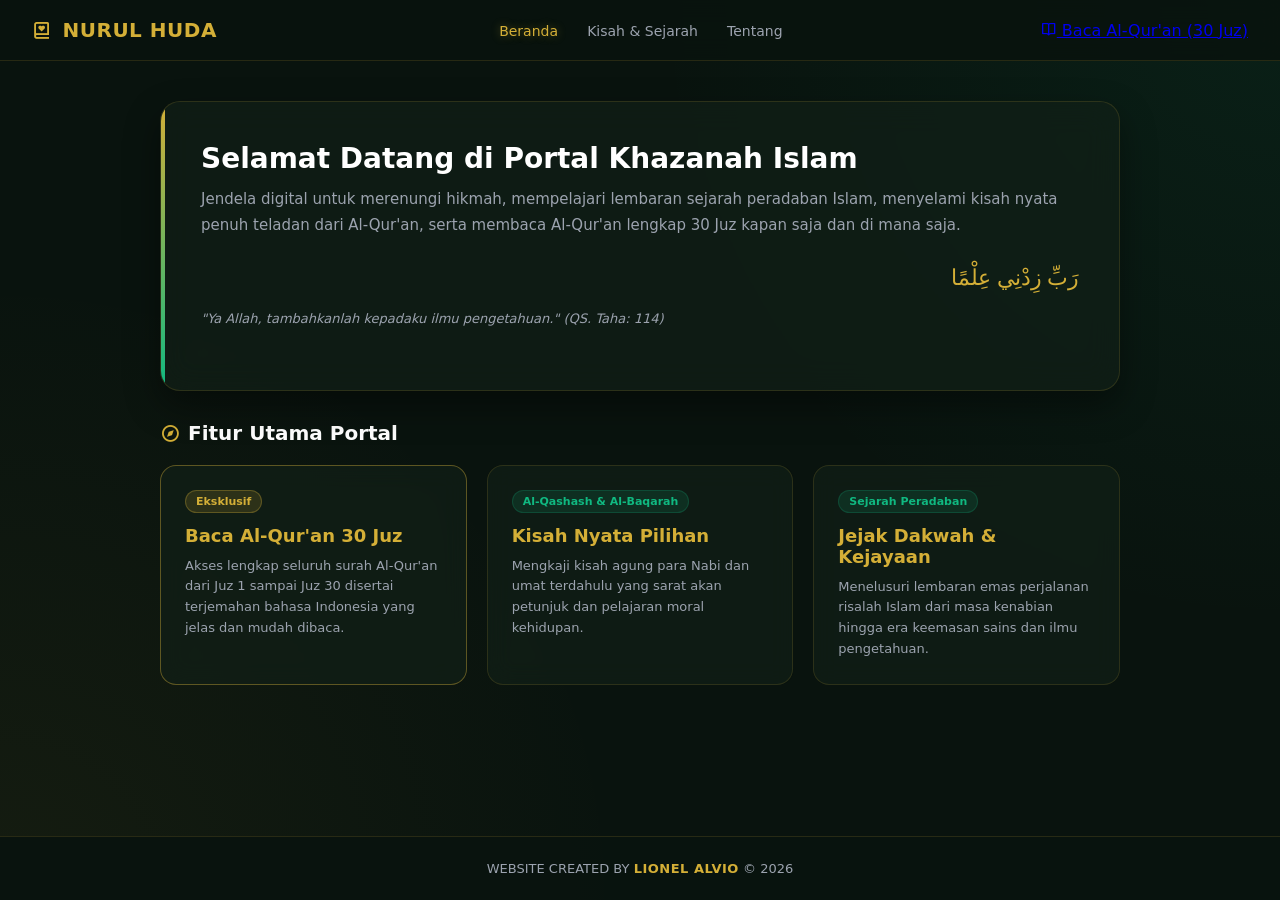
==== index.html @ 2866a630 "Add files via upload" ====
<!DOCTYPE html>
<html lang="id">
<head>
    <meta charset="UTF-8">
    <meta name="viewport" content="width=device-width, initial-scale=1.0">
    <title>Nurul Huda - Al-Qur'an 30 Juz & Sejarah Islam</title>
    <link rel="stylesheet" href="style.css">
    <link href='https://unpkg.com/boxicons@2.1.4/css/boxicons.min.css' rel='stylesheet'>
</head>
<body>

    <header>
        <div class="logo"><i class='bx bx-book-heart'></i> NURUL HUDA</div>
        <nav class="nav-links">
            <a href="index.html" class="active">Beranda</a>
            <a href="kisah.html">Kisah & Sejarah</a>
            <a href="tentang.html">Tentang</a>
        </nav>
        <a href="quran.html" class="btn-quran-header">
            <i class='bx bx-book-open'></i> Baca Al-Qur'an (30 Juz)
        </a>
    </header>

    <div class="container">
        <div class="hero-card">
            <h1>Selamat Datang di Portal Khazanah Islam</h1>
            <p>Jendela digital untuk merenungi hikmah, mempelajari lembaran sejarah peradaban Islam, menyelami kisah nyata penuh teladan dari Al-Qur'an, serta membaca Al-Qur'an lengkap 30 Juz kapan saja dan di mana saja.</p>
            <div class="arabic-quote">
                رَبِّ زِدْنِي عِلْمًا
            </div>
            <p style="font-size: 13px; font-style: italic;">"Ya Allah, tambahkanlah kepadaku ilmu pengetahuan." (QS. Taha: 114)</p>
        </div>

        <h2 style="font-size: 20px; color: #fff; margin-bottom: 16px; display: flex; align-items: center; gap: 8px;">
            <i class='bx bx-compass' style="color: var(--primary-gold);"></i> Fitur Utama Portal
        </h2>

        <div class="grid-cards">
            <a href="quran.html" class="card-item" style="text-decoration: none; color: inherit; display: block; border-color: rgba(212, 175, 55, 0.4);">
                <div class="badge-surah" style="background: rgba(212, 175, 55, 0.15); color: var(--primary-gold); border-color: rgba(212, 175, 55, 0.3);">Eksklusif</div>
                <h3>Baca Al-Qur'an 30 Juz</h3>
                <p>Akses lengkap seluruh surah Al-Qur'an dari Juz 1 sampai Juz 30 disertai terjemahan bahasa Indonesia yang jelas dan mudah dibaca.</p>
            </a>
            <div class="card-item">
                <div class="badge-surah">Al-Qashash & Al-Baqarah</div>
                <h3>Kisah Nyata Pilihan</h3>
                <p>Mengkaji kisah agung para Nabi dan umat terdahulu yang sarat akan petunjuk dan pelajaran moral kehidupan.</p>
            </div>
            <div class="card-item">
                <div class="badge-surah">Sejarah Peradaban</div>
                <h3>Jejak Dakwah & Kejayaan</h3>
                <p>Menelusuri lembaran emas perjalanan risalah Islam dari masa kenabian hingga era keemasan sains dan ilmu pengetahuan.</p>
            </div>
        </div>
    </div>

    <footer>
        WEBSITE CREATED BY <strong>LIONEL ALVIO</strong> &copy; 2026
    </footer>

</body>
</html>
---- style.css ----
:root {
    --bg-main: #09130e;
    --surface: rgba(18, 32, 24, 0.7);
    --surface-hover: rgba(26, 47, 35, 0.85);
    --border-glass: rgba(212, 175, 55, 0.15);
    --primary-gold: #d4af37;
    --primary-emerald: #10b981;
    --text-main: #f3f4f6;
    --text-muted: #9ca3af;
}

* {
    box-sizing: border-box;
    margin: 0;
    padding: 0;
}

body {
    background-color: var(--bg-main);
    color: var(--text-main);
    font-family: 'Segoe UI', system-ui, -apple-system, sans-serif;
    min-height: 100vh;
    display: flex;
    flex-direction: column;
    overflow-x: hidden;
    background-image: radial-gradient(circle at top right, rgba(16, 185, 129, 0.08), transparent 40%),
                      radial-gradient(circle at bottom left, rgba(212, 175, 55, 0.06), transparent 40%);
}

/* Header & Navigasi */
header {
    background: rgba(9, 19, 14, 0.9);
    backdrop-filter: blur(12px);
    border-bottom: 1px solid var(--border-glass);
    position: sticky;
    top: 0;
    z-index: 1000;
    display: flex;
    justify-content: space-between;
    align-items: center;
    padding: 18px 32px;
}

.logo {
    font-size: 20px;
    font-weight: 700;
    color: var(--primary-gold);
    display: flex;
    align-items: center;
    gap: 10px;
    letter-spacing: 0.5px;
}

nav a {
    color: var(--text-muted);
    text-decoration: none;
    margin-left: 24px;
    font-size: 14px;
    font-weight: 500;
    transition: 0.2s;
}

nav a:hover, nav a.active {
    color: var(--primary-gold);
    text-shadow: 0 0 10px rgba(212, 175, 55, 0.4);
}

/* Layout Konten */
.container {
    max-width: 1000px;
    margin: 40px auto;
    padding: 0 20px;
    flex: 1;
    width: 100%;
}

.hero-card {
    background: var(--surface);
    border: 1px solid var(--border-glass);
    border-radius: 20px;
    padding: 40px;
    backdrop-filter: blur(16px);
    box-shadow: 0 15px 35px rgba(0, 0, 0, 0.4);
    margin-bottom: 30px;
    position: relative;
    overflow: hidden;
}

.hero-card::before {
    content: '';
    position: absolute;
    top: 0;
    left: 0;
    width: 4px;
    height: 100%;
    background: linear-gradient(to bottom, var(--primary-gold), var(--primary-emerald));
}

.hero-card h1 {
    font-size: 28px;
    color: #fff;
    margin-bottom: 12px;
    font-weight: 700;
}

.arabic-quote {
    font-size: 22px;
    color: var(--primary-gold);
    margin: 20px 0 10px 0;
    line-height: 1.8;
    text-align: right;
    font-family: 'Traditional Arabic', serif;
}

.hero-card p {
    color: var(--text-muted);
    font-size: 15px;
    line-height: 1.7;
    margin-bottom: 20px;
}

/* Grid Kartu Kisah & Sejarah */
.grid-cards {
    display: grid;
    grid-template-columns: repeat(auto-fit, minmax(280px, 1fr));
    gap: 20px;
    margin-top: 20px;
}

.card-item {
    background: var(--surface);
    border: 1px solid var(--border-glass);
    border-radius: 16px;
    padding: 24px;
    transition: 0.3s;
    backdrop-filter: blur(12px);
}

.card-item:hover {
    transform: translateY(-4px);
    background: var(--surface-hover);
    border-color: rgba(212, 175, 55, 0.4);
}

.card-item h3 {
    font-size: 18px;
    color: var(--primary-gold);
    margin-bottom: 10px;
}

.card-item p {
    color: var(--text-muted);
    font-size: 13px;
    line-height: 1.6;
}

.badge-surah {
    display: inline-block;
    background: rgba(16, 185, 129, 0.12);
    color: var(--primary-emerald);
    padding: 4px 10px;
    border-radius: 20px;
    font-size: 11px;
    font-weight: 600;
    margin-bottom: 12px;
    border: 1px solid rgba(16, 185, 129, 0.2);
}

/* Footer & Creator Credit */
footer {
    text-align: center;
    padding: 24px;
    background: rgba(9, 19, 14, 0.95);
    border-top: 1px solid var(--border-glass);
    font-size: 13px;
    color: var(--text-muted);
    margin-top: auto;
}

footer strong {
    color: var(--primary-gold);
    letter-spacing: 0.5px;
}

/* Responsif HP */
@media (max-width: 768px) {
    header {
        padding: 16px 20px;
        flex-direction: column;
        gap: 12px;
    }
    nav a {
        margin: 0 10px;
        font-size: 13px;
    }
    .hero-card {
        padding: 24px;
    }
}
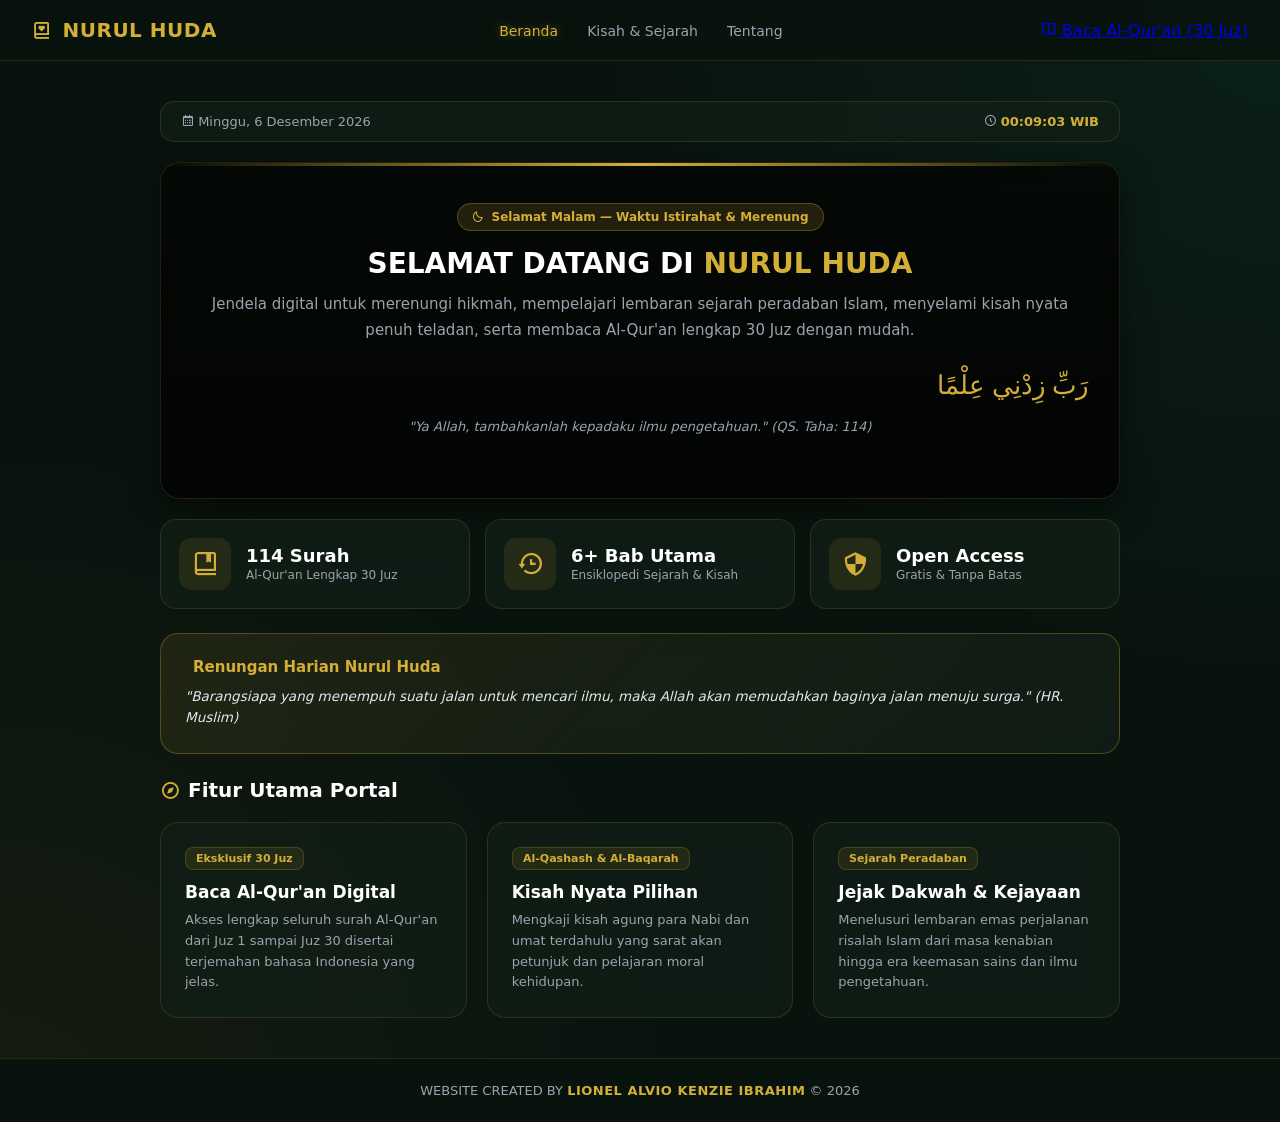
==== commit 19ec3eef: "Enhance index.html with dynamic features Added dynamic background and real-time date/time display fe" ====
--- a/index.html
+++ b/index.html
@@ -6,6 +6,166 @@
     <title>Nurul Huda - Al-Qur'an 30 Juz & Sejarah Islam</title>
     <link rel="stylesheet" href="style.css">
     <link href='https://unpkg.com/boxicons@2.1.4/css/boxicons.min.css' rel='stylesheet'>
+    <style>
+        .realtime-bar {
+            display: flex;
+            justify-content: space-between;
+            align-items: center;
+            background: var(--surface);
+            border: 1px solid var(--border-glass);
+            padding: 12px 20px;
+            border-radius: 14px;
+            margin-bottom: 20px;
+            backdrop-filter: blur(12px);
+            font-size: 13px;
+            color: var(--text-muted);
+            flex-wrap: wrap;
+            gap: 10px;
+        }
+        .realtime-bar span {
+            color: var(--primary-gold);
+            font-weight: 600;
+        }
+        
+        /* Hero Card dengan Dynamic Background Berdasarkan Waktu */
+        .hero-card {
+            background-size: cover;
+            background-position: center;
+            border: 1px solid var(--border-glass);
+            border-radius: 20px;
+            padding: 40px 30px;
+            text-align: center;
+            margin-bottom: 20px;
+            box-shadow: 0 10px 30px rgba(0, 0, 0, 0.5);
+            backdrop-filter: blur(10px);
+            position: relative;
+            overflow: hidden;
+            transition: background 0.8s ease-in-out;
+        }
+        .hero-card::before {
+            content: '';
+            position: absolute;
+            top: 0;
+            left: 0;
+            width: 100%;
+            height: 3px;
+            background: linear-gradient(90deg, transparent, var(--primary-gold), transparent);
+        }
+        .arabic-quote {
+            font-size: 26px;
+            color: var(--primary-gold);
+            font-family: 'Traditional Arabic', serif;
+            margin: 16px 0 6px 0;
+        }
+
+        /* Badge Status Suasana Waktu & Cuaca */
+        .time-status-badge {
+            display: inline-flex;
+            align-items: center;
+            gap: 8px;
+            background: rgba(212, 175, 55, 0.15);
+            color: var(--primary-gold);
+            padding: 6px 14px;
+            border-radius: 20px;
+            font-size: 12px;
+            font-weight: 600;
+            margin-bottom: 16px;
+            border: 1px solid rgba(212, 175, 55, 0.3);
+        }
+
+        /* Statistik Portal */
+        .stats-grid {
+            display: grid;
+            grid-template-columns: repeat(auto-fit, minmax(200px, 1fr));
+            gap: 15px;
+            margin-bottom: 24px;
+        }
+        .stat-card {
+            background: var(--surface);
+            border: 1px solid var(--border-glass);
+            padding: 18px;
+            border-radius: 16px;
+            display: flex;
+            align-items: center;
+            gap: 15px;
+            backdrop-filter: blur(12px);
+            transition: 0.3s;
+        }
+        .stat-card:hover {
+            border-color: rgba(212, 175, 55, 0.4);
+            transform: translateY(-2px);
+        }
+        .stat-icon {
+            font-size: 28px;
+            color: var(--primary-gold);
+            background: rgba(212, 175, 55, 0.1);
+            padding: 12px;
+            border-radius: 12px;
+            display: flex;
+            align-items: center;
+            justify-content: center;
+        }
+        .stat-info h4 {
+            color: #fff;
+            font-size: 18px;
+            margin-bottom: 2px;
+        }
+        .stat-info p {
+            color: var(--text-muted);
+            font-size: 12px;
+        }
+
+        /* Widget Kutipan Harian */
+        .daily-verse {
+            background: linear-gradient(135deg, rgba(212, 175, 55, 0.1), var(--surface));
+            border: 1px solid rgba(212, 175, 55, 0.3);
+            border-radius: 18px;
+            padding: 24px;
+            margin-bottom: 24px;
+            backdrop-filter: blur(12px);
+        }
+        .daily-verse h3 {
+            color: var(--primary-gold);
+            font-size: 15px;
+            margin-bottom: 10px;
+            display: flex;
+            align-items: center;
+            gap: 8px;
+        }
+        .daily-verse p {
+            color: #e2e8f0;
+            font-size: 13.5px;
+            line-height: 1.6;
+            font-style: italic;
+        }
+
+        .card-item {
+            background: var(--surface);
+            border: 1px solid var(--border-glass);
+            border-radius: 18px;
+            padding: 24px;
+            backdrop-filter: blur(12px);
+            transition: 0.3s;
+            cursor: pointer;
+        }
+        .card-item:hover {
+            transform: translateY(-4px);
+            border-color: rgba(212, 175, 55, 0.5);
+            background: var(--surface-hover);
+            box-shadow: 0 10px 30px rgba(212, 175, 55, 0.1);
+        }
+        .badge-surah {
+            display: inline-block;
+            background: rgba(212, 175, 55, 0.1);
+            color: var(--primary-gold);
+            padding: 4px 10px;
+            border-radius: 8px;
+            font-size: 11px;
+            font-weight: 600;
+            margin-bottom: 12px;
+            border: 1px solid rgba(212, 175, 55, 0.2);
+        }
+    </style>
 </head>
 <body>
 
@@ -22,41 +182,145 @@
     </header>
 
     <div class="container">
-        <div class="hero-card">
-            <h1>Selamat Datang di Portal Khazanah Islam</h1>
-            <p>Jendela digital untuk merenungi hikmah, mempelajari lembaran sejarah peradaban Islam, menyelami kisah nyata penuh teladan dari Al-Qur'an, serta membaca Al-Qur'an lengkap 30 Juz kapan saja dan di mana saja.</p>
+        <!-- Bar Real-Time Tanggal & Jam -->
+        <div class="realtime-bar">
+            <div id="realtimeDate"><i class='bx bx-calendar'></i> Memuat tanggal...</div>
+            <div id="realtimeClock"><i class='bx bx-time-five'></i> <span>00:00:00</span></div>
+        </div>
+
+        <!-- Banner Hero Utama dengan Dynamic Theme (Pagi/Siang/Sore/Malam) -->
+        <div class="hero-card" id="heroCardBanner">
+            <div class="time-status-badge" id="timeStatusBadge">
+                <i class='bx bx-sun'></i> <span id="statusText">Memuat Suasana...</span>
+            </div>
+            <h1>SELAMAT DATANG DI <span style="color: var(--primary-gold);">NURUL HUDA</span></h1>
+            <p>Jendela digital untuk merenungi hikmah, mempelajari lembaran sejarah peradaban Islam, menyelami kisah nyata penuh teladan, serta membaca Al-Qur'an lengkap 30 Juz dengan mudah.</p>
             <div class="arabic-quote">
                 رَبِّ زِدْنِي عِلْمًا
             </div>
-            <p style="font-size: 13px; font-style: italic;">"Ya Allah, tambahkanlah kepadaku ilmu pengetahuan." (QS. Taha: 114)</p>
+            <p style="font-size: 13px; font-style: italic; color: var(--text-muted);">"Ya Allah, tambahkanlah kepadaku ilmu pengetahuan." (QS. Taha: 114)</p>
+        </div>
+
+        <!-- Statistik Portal -->
+        <div class="stats-grid">
+            <div class="stat-card">
+                <div class="stat-icon"><i class='bx bx-book-bookmark'></i></div>
+                <div class="stat-info">
+                    <h4>114 Surah</h4>
+                    <p>Al-Qur'an Lengkap 30 Juz</p>
+                </div>
+            </div>
+            <div class="stat-card">
+                <div class="stat-icon"><i class='bx bx-history'></i></div>
+                <div class="stat-info">
+                    <h4>6+ Bab Utama</h4>
+                    <p>Ensiklopedi Sejarah & Kisah</p>
+                </div>
+            </div>
+            <div class="stat-card">
+                <div class="stat-icon"><i class='bx bx-shield-quarter'></i></div>
+                <div class="stat-info">
+                    <h4>Open Access</h4>
+                    <p>Gratis & Tanpa Batas</p>
+                </div>
+            </div>
+        </div>
+
+        <!-- Widget Mutiara / Kutipan Harian -->
+        <div class="daily-verse">
+            <h3><i class='bx bx-sparkles'></i> Renungan Harian Nurul Huda</h3>
+            <p>"Barangsiapa yang menempuh suatu jalan untuk mencari ilmu, maka Allah akan memudahkan baginya jalan menuju surga." (HR. Muslim)</p>
         </div>
 
         <h2 style="font-size: 20px; color: #fff; margin-bottom: 16px; display: flex; align-items: center; gap: 8px;">
             <i class='bx bx-compass' style="color: var(--primary-gold);"></i> Fitur Utama Portal
         </h2>
 
+        <!-- Grid Menu / Fitur -->
         <div class="grid-cards">
-            <a href="quran.html" class="card-item" style="text-decoration: none; color: inherit; display: block; border-color: rgba(212, 175, 55, 0.4);">
-                <div class="badge-surah" style="background: rgba(212, 175, 55, 0.15); color: var(--primary-gold); border-color: rgba(212, 175, 55, 0.3);">Eksklusif</div>
-                <h3>Baca Al-Qur'an 30 Juz</h3>
-                <p>Akses lengkap seluruh surah Al-Qur'an dari Juz 1 sampai Juz 30 disertai terjemahan bahasa Indonesia yang jelas dan mudah dibaca.</p>
+            <a href="quran.html" class="card-item" style="text-decoration: none; color: inherit; display: block;">
+                <div class="badge-surah">Eksklusif 30 Juz</div>
+                <h3 style="color: #fff; font-size: 17px; margin-bottom: 8px;">Baca Al-Qur'an Digital</h3>
+                <p style="font-size: 13px; color: var(--text-muted); line-height: 1.6;">Akses lengkap seluruh surah Al-Qur'an dari Juz 1 sampai Juz 30 disertai terjemahan bahasa Indonesia yang jelas.</p>
             </a>
-            <div class="card-item">
+            
+            <a href="kisah.html" class="card-item" style="text-decoration: none; color: inherit; display: block;">
                 <div class="badge-surah">Al-Qashash & Al-Baqarah</div>
-                <h3>Kisah Nyata Pilihan</h3>
-                <p>Mengkaji kisah agung para Nabi dan umat terdahulu yang sarat akan petunjuk dan pelajaran moral kehidupan.</p>
-            </div>
-            <div class="card-item">
+                <h3 style="color: #fff; font-size: 17px; margin-bottom: 8px;">Kisah Nyata Pilihan</h3>
+                <p style="font-size: 13px; color: var(--text-muted); line-height: 1.6;">Mengkaji kisah agung para Nabi dan umat terdahulu yang sarat akan petunjuk dan pelajaran moral kehidupan.</p>
+            </a>
+
+            <a href="tentang.html" class="card-item" style="text-decoration: none; color: inherit; display: block;">
                 <div class="badge-surah">Sejarah Peradaban</div>
-                <h3>Jejak Dakwah & Kejayaan</h3>
-                <p>Menelusuri lembaran emas perjalanan risalah Islam dari masa kenabian hingga era keemasan sains dan ilmu pengetahuan.</p>
-            </div>
+                <h3 style="color: #fff; font-size: 17px; margin-bottom: 8px;">Jejak Dakwah & Kejayaan</h3>
+                <p style="font-size: 13px; color: var(--text-muted); line-height: 1.6;">Menelusuri lembaran emas perjalanan risalah Islam dari masa kenabian hingga era keemasan sains dan ilmu pengetahuan.</p>
+            </a>
         </div>
     </div>
 
     <footer>
-        WEBSITE CREATED BY <strong>LIONEL ALVIO</strong> &copy; 2026
+        WEBSITE CREATED BY <strong>LIONEL ALVIO KENZIE IBRAHIM</strong> &copy; 2026
     </footer>
 
+    <!-- Script Jam, Tanggal & Dynamic Theme Waktu Real-Time -->
+    <script>
+        function updateRealtimeSystem() {
+            const now = new Date();
+            const hours = now.getHours();
+            
+            // Format Tanggal & Jam
+            const options = { weekday: 'long', year: 'numeric', month: 'long', day: 'numeric' };
+            document.getElementById('realtimeDate').innerHTML = `<i class='bx bx-calendar'></i> ${now.toLocaleDateString('id-ID', options)}`;
+            
+            const h = String(hours).padStart(2, '0');
+            const m = String(now.getMinutes()).padStart(2, '0');
+            const s = String(now.getSeconds()).padStart(2, '0');
+            document.getElementById('realtimeClock').innerHTML = `<i class='bx bx-time-five'></i> <span>${h}:${m}:${s} WIB</span>`;
+
+            // Logika Dynamic Background & Suasana Waktu Berdasarkan Jam Komputer
+            const heroBanner = document.getElementById('heroCardBanner');
+            const statusText = document.getElementById('statusText');
+            const badgeIcon = document.querySelector('#timeStatusBadge i');
+
+            let bgOverlay = "";
+            let bgImg = "";
+            let statusString = "";
+            let iconClass = "";
+
+            if (hours >= 4 && hours < 11) {
+                // Pagi (Cerah / Sejuk)
+                bgImg = "https://images.unsplash.com/photo-1542838132-92c53300491e?q=80&w=1200&auto=format&fit=crop";
+                bgOverlay = "linear-gradient(rgba(10, 20, 15, 0.75), rgba(5, 10, 7, 0.9))";
+                statusString = "Selamat Pagi — Waktu yang Tenang untuk Memulai Hari";
+                iconClass = "bx bx-sun";
+            } else if (hours >= 11 && hours < 15) {
+                // Siang (Terang / Terik)
+                bgImg = "https://images.unsplash.com/photo-1564769625615-f50b06a4b122?q=80&w=1200&auto=format&fit=crop";
+                bgOverlay = "linear-gradient(rgba(5, 10, 7, 0.7), rgba(5, 10, 7, 0.85))";
+                statusString = "Selamat Siang — Semangat Beraktivitas & Mencari Ilmu";
+                iconClass = "bx bx-brightness";
+            } else if (hours >= 15 && hours < 18) {
+                // Sore (Redup / Menjelang Senja)
+                bgImg = "https://images.unsplash.com/photo-1519817650390-64a93db51149?q=80&w=1200&auto=format&fit=crop";
+                // Nuansa sedikit abu-abu/redup senja sesuai request
+                bgOverlay = "linear-gradient(rgba(30, 30, 35, 0.82), rgba(10, 10, 15, 0.95))";
+                statusString = "Selamat Sore — Menjelang Malam Penuh Berkah";
+                iconClass = "bx bx-cloud";
+            } else {
+                // Malam (Gelap Elegan / Syahdu)
+                bgImg = "https://images.unsplash.com/photo-1534447677768-be436bb09401?q=80&w=1200&auto=format&fit=crop";
+                bgOverlay = "linear-gradient(rgba(3, 6, 4, 0.88), rgba(2, 4, 3, 0.96))";
+                statusString = "Selamat Malam — Waktu Istirahat & Merenung";
+                iconClass = "bx bx-moon";
+            }
+
+            heroBanner.style.backgroundImage = `${bgOverlay}, url('${bgImg}')`;
+            statusText.innerText = statusString;
+            badgeIcon.className = iconClass;
+        }
+
+        updateRealtimeSystem();
+        setInterval(updateRealtimeSystem, 1000);
+    </script>
 </body>
-</html>+</html>
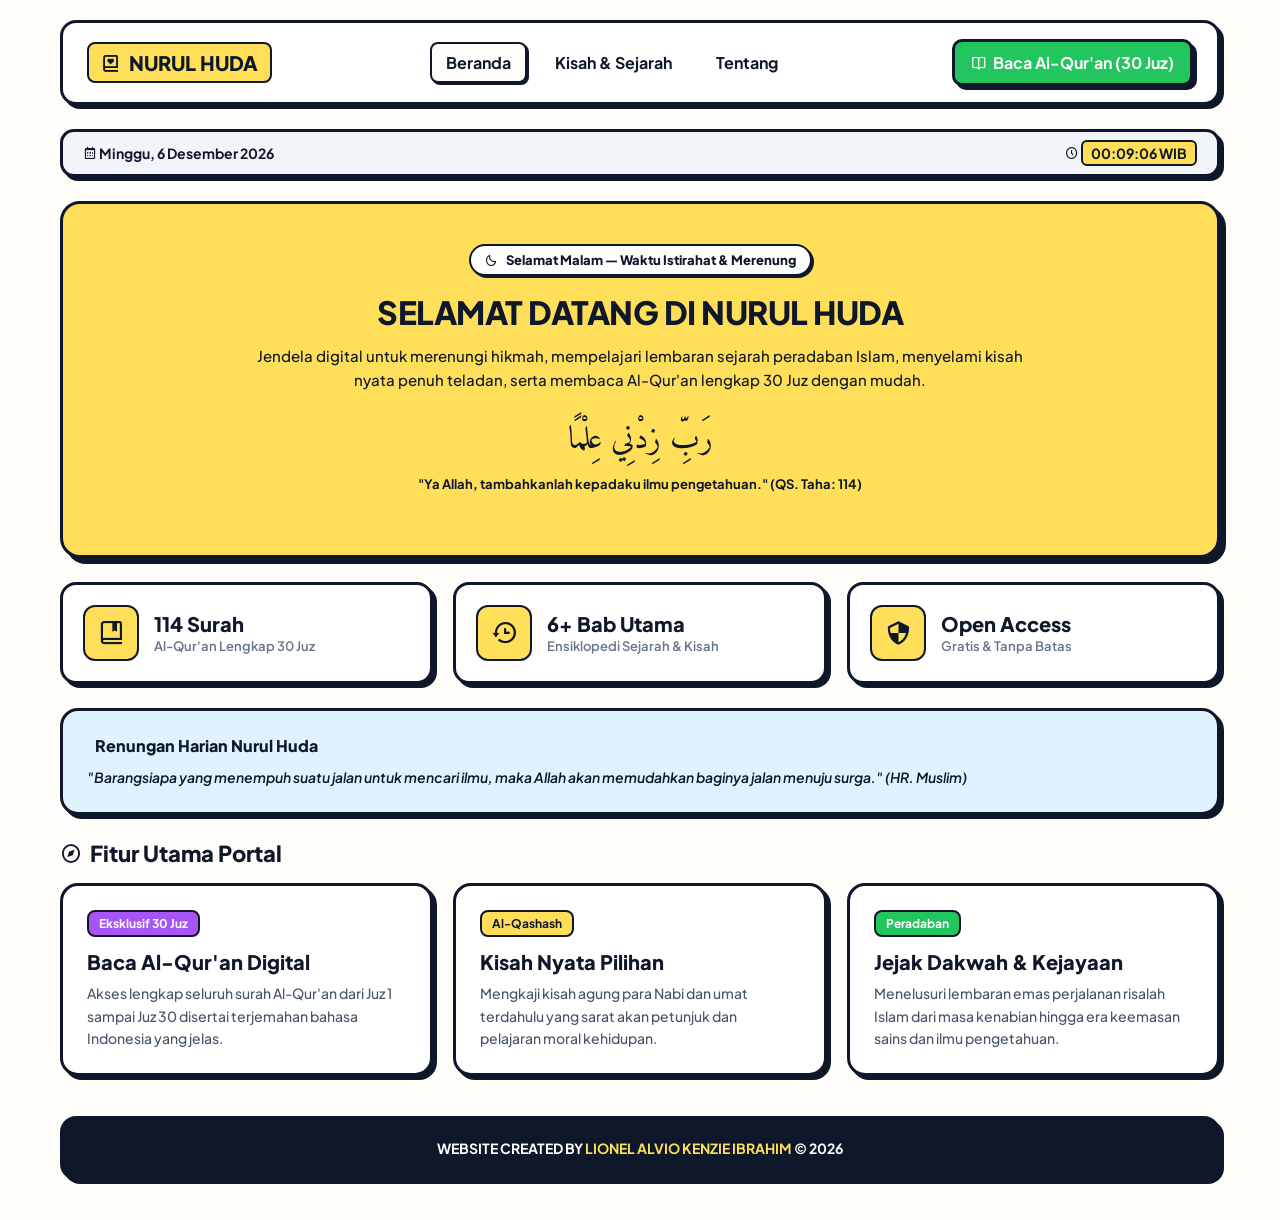
==== commit 1539caae: "Refactor index.html for layout and style enhancements Updated HTML structure, styles, and scripts fo" ====
--- a/index.html
+++ b/index.html
@@ -4,166 +4,321 @@
     <meta charset="UTF-8">
     <meta name="viewport" content="width=device-width, initial-scale=1.0">
     <title>Nurul Huda - Al-Qur'an 30 Juz & Sejarah Islam</title>
-    <link rel="stylesheet" href="style.css">
+    <!-- Boxicons untuk Ikon -->
     <link href='https://unpkg.com/boxicons@2.1.4/css/boxicons.min.css' rel='stylesheet'>
+    <!-- Google Fonts untuk kesan modern & tegas -->
+    <link href="https://fonts.googleapis.com/css2?family=Plus+Jakarta+Sans:wght@500;700;800&family=Amiri:wght@700&display=swap" rel="stylesheet">
+    
     <style>
+        :root {
+            --bg-color: #FFFDF9;
+            --main-color: #FFDE59; /* Kuning cerah ala Saweria/Neo-Brutalism */
+            --accent-green: #22C55E;
+            --accent-purple: #A855F7;
+            --dark-color: #0F172A;
+            --border-color: #0F172A;
+            --shadow-neo: 4px 4px 0px #0F172A;
+            --shadow-neo-lg: 6px 6px 0px #0F172A;
+        }
+
+        * {
+            box-sizing: border-box;
+            margin: 0;
+            padding: 0;
+            font-family: 'Plus Jakarta Sans', sans-serif;
+        }
+
+        body {
+            background-color: var(--bg-color);
+            color: var(--dark-color);
+            padding: 20px;
+            max-width: 1200px;
+            margin: 0 auto;
+        }
+
+        /* Header / Navbar */
+        header {
+            display: flex;
+            justify-content: space-between;
+            align-items: center;
+            background: #ffffff;
+            border: 3px solid var(--border-color);
+            padding: 16px 24px;
+            border-radius: 16px;
+            box-shadow: var(--shadow-neo);
+            margin-bottom: 24px;
+            flex-wrap: wrap;
+            gap: 15px;
+        }
+
+        .logo {
+            font-weight: 800;
+            font-size: 20px;
+            display: flex;
+            align-items: center;
+            gap: 8px;
+            background: var(--main-color);
+            padding: 6px 12px;
+            border: 2px solid var(--border-color);
+            border-radius: 8px;
+        }
+
+        .nav-links {
+            display: flex;
+            gap: 12px;
+            align-items: center;
+        }
+
+        .nav-links a {
+            text-decoration: none;
+            color: var(--dark-color);
+            font-weight: 700;
+            padding: 8px 14px;
+            border-radius: 8px;
+            border: 2px solid transparent;
+            transition: 0.2s;
+        }
+
+        .nav-links a:hover, .nav-links a.active {
+            background: var(--bg-color);
+            border-color: var(--border-color);
+            box-shadow: 2px 2px 0px var(--border-color);
+        }
+
+        .btn-quran-header {
+            background: var(--accent-green);
+            color: #fff;
+            text-decoration: none;
+            font-weight: 700;
+            padding: 10px 16px;
+            border: 3px solid var(--border-color);
+            border-radius: 10px;
+            box-shadow: var(--shadow-neo);
+            display: flex;
+            align-items: center;
+            gap: 6px;
+            transition: 0.1s;
+        }
+
+        .btn-quran-header:active {
+            transform: translate(2px, 2px);
+            box-shadow: 2px 2px 0px var(--border-color);
+        }
+
+        /* Realtime Bar */
         .realtime-bar {
             display: flex;
             justify-content: space-between;
             align-items: center;
-            background: var(--surface);
-            border: 1px solid var(--border-glass);
+            background: #F1F5F9;
+            border: 3px solid var(--border-color);
             padding: 12px 20px;
             border-radius: 14px;
-            margin-bottom: 20px;
-            backdrop-filter: blur(12px);
-            font-size: 13px;
-            color: var(--text-muted);
+            margin-bottom: 24px;
+            box-shadow: var(--shadow-neo);
+            font-weight: 700;
+            font-size: 14px;
             flex-wrap: wrap;
             gap: 10px;
         }
+
         .realtime-bar span {
-            color: var(--primary-gold);
-            font-weight: 600;
-        }
-        
-        /* Hero Card dengan Dynamic Background Berdasarkan Waktu */
+            background: var(--main-color);
+            padding: 2px 8px;
+            border: 2px solid var(--border-color);
+            border-radius: 6px;
+        }
+
+        /* Hero Card */
         .hero-card {
-            background-size: cover;
-            background-position: center;
-            border: 1px solid var(--border-glass);
+            background: var(--main-color);
+            border: 3px solid var(--border-color);
             border-radius: 20px;
             padding: 40px 30px;
             text-align: center;
-            margin-bottom: 20px;
-            box-shadow: 0 10px 30px rgba(0, 0, 0, 0.5);
-            backdrop-filter: blur(10px);
+            margin-bottom: 24px;
+            box-shadow: var(--shadow-neo-lg);
             position: relative;
-            overflow: hidden;
-            transition: background 0.8s ease-in-out;
-        }
-        .hero-card::before {
-            content: '';
-            position: absolute;
-            top: 0;
-            left: 0;
-            width: 100%;
-            height: 3px;
-            background: linear-gradient(90deg, transparent, var(--primary-gold), transparent);
-        }
-        .arabic-quote {
-            font-size: 26px;
-            color: var(--primary-gold);
-            font-family: 'Traditional Arabic', serif;
-            margin: 16px 0 6px 0;
-        }
-
-        /* Badge Status Suasana Waktu & Cuaca */
+        }
+
         .time-status-badge {
             display: inline-flex;
             align-items: center;
             gap: 8px;
-            background: rgba(212, 175, 55, 0.15);
-            color: var(--primary-gold);
+            background: #ffffff;
+            color: var(--dark-color);
             padding: 6px 14px;
             border-radius: 20px;
-            font-size: 12px;
-            font-weight: 600;
+            font-size: 13px;
+            font-weight: 800;
             margin-bottom: 16px;
-            border: 1px solid rgba(212, 175, 55, 0.3);
-        }
-
-        /* Statistik Portal */
+            border: 2px solid var(--border-color);
+            box-shadow: 2px 2px 0px var(--border-color);
+        }
+
+        .hero-card h1 {
+            font-size: 32px;
+            font-weight: 800;
+            margin-bottom: 12px;
+            letter-spacing: -0.5px;
+        }
+
+        .hero-card p {
+            font-size: 15px;
+            line-height: 1.6;
+            max-width: 800px;
+            margin: 0 auto 20px auto;
+            font-weight: 500;
+        }
+
+        .arabic-quote {
+            font-size: 32px;
+            color: var(--dark-color);
+            font-family: 'Amiri', serif;
+            margin: 16px 0 6px 0;
+        }
+
+        /* Statistik Grid */
         .stats-grid {
             display: grid;
-            grid-template-columns: repeat(auto-fit, minmax(200px, 1fr));
+            grid-template-columns: repeat(auto-fit, minmax(220px, 1fr));
+            gap: 20px;
+            margin-bottom: 24px;
+        }
+
+        .stat-card {
+            background: #ffffff;
+            border: 3px solid var(--border-color);
+            padding: 20px;
+            border-radius: 16px;
+            display: flex;
+            align-items: center;
             gap: 15px;
-            margin-bottom: 24px;
-        }
-        .stat-card {
-            background: var(--surface);
-            border: 1px solid var(--border-glass);
-            padding: 18px;
-            border-radius: 16px;
-            display: flex;
-            align-items: center;
-            gap: 15px;
-            backdrop-filter: blur(12px);
-            transition: 0.3s;
-        }
+            box-shadow: var(--shadow-neo);
+            transition: 0.1s;
+        }
+
         .stat-card:hover {
-            border-color: rgba(212, 175, 55, 0.4);
-            transform: translateY(-2px);
-        }
+            transform: translate(-2px, -2px);
+            box-shadow: 6px 6px 0px var(--border-color);
+        }
+
         .stat-icon {
             font-size: 28px;
-            color: var(--primary-gold);
-            background: rgba(212, 175, 55, 0.1);
+            background: var(--main-color);
+            border: 2px solid var(--border-color);
             padding: 12px;
             border-radius: 12px;
             display: flex;
             align-items: center;
             justify-content: center;
         }
+
         .stat-info h4 {
-            color: #fff;
-            font-size: 18px;
+            font-size: 20px;
+            font-weight: 800;
             margin-bottom: 2px;
         }
+
         .stat-info p {
-            color: var(--text-muted);
-            font-size: 12px;
-        }
-
-        /* Widget Kutipan Harian */
+            font-size: 13px;
+            color: #64748B;
+            font-weight: 600;
+        }
+
+        /* Widget Renungan Harian */
         .daily-verse {
-            background: linear-gradient(135deg, rgba(212, 175, 55, 0.1), var(--surface));
-            border: 1px solid rgba(212, 175, 55, 0.3);
+            background: #E0F2FE;
+            border: 3px solid var(--border-color);
             border-radius: 18px;
             padding: 24px;
             margin-bottom: 24px;
-            backdrop-filter: blur(12px);
-        }
+            box-shadow: var(--shadow-neo);
+        }
+
         .daily-verse h3 {
-            color: var(--primary-gold);
-            font-size: 15px;
+            font-size: 16px;
+            font-weight: 800;
             margin-bottom: 10px;
             display: flex;
             align-items: center;
             gap: 8px;
         }
+
         .daily-verse p {
-            color: #e2e8f0;
-            font-size: 13.5px;
+            font-size: 14px;
             line-height: 1.6;
+            font-weight: 600;
             font-style: italic;
         }
 
+        /* Grid Menu Utama */
+        .grid-cards {
+            display: grid;
+            grid-template-columns: repeat(auto-fit, minmax(300px, 1fr));
+            gap: 20px;
+            margin-bottom: 40px;
+        }
+
         .card-item {
-            background: var(--surface);
-            border: 1px solid var(--border-glass);
+            background: #ffffff;
+            border: 3px solid var(--border-color);
             border-radius: 18px;
             padding: 24px;
-            backdrop-filter: blur(12px);
-            transition: 0.3s;
-            cursor: pointer;
-        }
+            box-shadow: var(--shadow-neo);
+            transition: 0.15s ease;
+            text-decoration: none;
+            color: inherit;
+            display: block;
+        }
+
         .card-item:hover {
-            transform: translateY(-4px);
-            border-color: rgba(212, 175, 55, 0.5);
-            background: var(--surface-hover);
-            box-shadow: 0 10px 30px rgba(212, 175, 55, 0.1);
-        }
+            transform: translate(-3px, -3px);
+            box-shadow: 7px 7px 0px var(--border-color);
+            background: #FEFCE8;
+        }
+
         .badge-surah {
             display: inline-block;
-            background: rgba(212, 175, 55, 0.1);
-            color: var(--primary-gold);
+            background: var(--accent-purple);
+            color: #fff;
             padding: 4px 10px;
             border-radius: 8px;
-            font-size: 11px;
-            font-weight: 600;
+            font-size: 12px;
+            font-weight: 700;
             margin-bottom: 12px;
-            border: 1px solid rgba(212, 175, 55, 0.2);
+            border: 2px solid var(--border-color);
+        }
+
+        .card-item h3 {
+            font-size: 20px;
+            font-weight: 800;
+            margin-bottom: 8px;
+        }
+
+        .card-item p {
+            font-size: 14px;
+            color: #475569;
+            line-height: 1.6;
+            font-weight: 500;
+        }
+
+        /* Footer */
+        footer {
+            text-align: center;
+            background: #0F172A;
+            color: #fff;
+            padding: 20px;
+            border-radius: 16px;
+            border: 3px solid var(--border-color);
+            box-shadow: var(--shadow-neo);
+            font-weight: 700;
+            font-size: 14px;
+            margin-bottom: 20px;
+        }
+
+        footer strong {
+            color: var(--main-color);
         }
     </style>
 </head>
@@ -188,17 +343,17 @@
             <div id="realtimeClock"><i class='bx bx-time-five'></i> <span>00:00:00</span></div>
         </div>
 
-        <!-- Banner Hero Utama dengan Dynamic Theme (Pagi/Siang/Sore/Malam) -->
+        <!-- Banner Hero Utama -->
         <div class="hero-card" id="heroCardBanner">
             <div class="time-status-badge" id="timeStatusBadge">
                 <i class='bx bx-sun'></i> <span id="statusText">Memuat Suasana...</span>
             </div>
-            <h1>SELAMAT DATANG DI <span style="color: var(--primary-gold);">NURUL HUDA</span></h1>
+            <h1>SELAMAT DATANG DI NURUL HUDA</h1>
             <p>Jendela digital untuk merenungi hikmah, mempelajari lembaran sejarah peradaban Islam, menyelami kisah nyata penuh teladan, serta membaca Al-Qur'an lengkap 30 Juz dengan mudah.</p>
             <div class="arabic-quote">
                 رَبِّ زِدْنِي عِلْمًا
             </div>
-            <p style="font-size: 13px; font-style: italic; color: var(--text-muted);">"Ya Allah, tambahkanlah kepadaku ilmu pengetahuan." (QS. Taha: 114)</p>
+            <p style="font-size: 13px; font-weight: 700; margin-top: 6px;">"Ya Allah, tambahkanlah kepadaku ilmu pengetahuan." (QS. Taha: 114)</p>
         </div>
 
         <!-- Statistik Portal -->
@@ -232,28 +387,28 @@
             <p>"Barangsiapa yang menempuh suatu jalan untuk mencari ilmu, maka Allah akan memudahkan baginya jalan menuju surga." (HR. Muslim)</p>
         </div>
 
-        <h2 style="font-size: 20px; color: #fff; margin-bottom: 16px; display: flex; align-items: center; gap: 8px;">
-            <i class='bx bx-compass' style="color: var(--primary-gold);"></i> Fitur Utama Portal
+        <h2 style="font-size: 22px; font-weight: 800; margin-bottom: 16px; display: flex; align-items: center; gap: 8px;">
+            <i class='bx bx-compass'></i> Fitur Utama Portal
         </h2>
 
         <!-- Grid Menu / Fitur -->
         <div class="grid-cards">
-            <a href="quran.html" class="card-item" style="text-decoration: none; color: inherit; display: block;">
+            <a href="quran.html" class="card-item">
                 <div class="badge-surah">Eksklusif 30 Juz</div>
-                <h3 style="color: #fff; font-size: 17px; margin-bottom: 8px;">Baca Al-Qur'an Digital</h3>
-                <p style="font-size: 13px; color: var(--text-muted); line-height: 1.6;">Akses lengkap seluruh surah Al-Qur'an dari Juz 1 sampai Juz 30 disertai terjemahan bahasa Indonesia yang jelas.</p>
+                <h3>Baca Al-Qur'an Digital</h3>
+                <p>Akses lengkap seluruh surah Al-Qur'an dari Juz 1 sampai Juz 30 disertai terjemahan bahasa Indonesia yang jelas.</p>
             </a>
             
-            <a href="kisah.html" class="card-item" style="text-decoration: none; color: inherit; display: block;">
-                <div class="badge-surah">Al-Qashash & Al-Baqarah</div>
-                <h3 style="color: #fff; font-size: 17px; margin-bottom: 8px;">Kisah Nyata Pilihan</h3>
-                <p style="font-size: 13px; color: var(--text-muted); line-height: 1.6;">Mengkaji kisah agung para Nabi dan umat terdahulu yang sarat akan petunjuk dan pelajaran moral kehidupan.</p>
+            <a href="kisah.html" class="card-item">
+                <div class="badge-surah" style="background: var(--main-color); color: var(--dark-color);">Al-Qashash</div>
+                <h3>Kisah Nyata Pilihan</h3>
+                <p>Mengkaji kisah agung para Nabi dan umat terdahulu yang sarat akan petunjuk dan pelajaran moral kehidupan.</p>
             </a>
 
-            <a href="tentang.html" class="card-item" style="text-decoration: none; color: inherit; display: block;">
-                <div class="badge-surah">Sejarah Peradaban</div>
-                <h3 style="color: #fff; font-size: 17px; margin-bottom: 8px;">Jejak Dakwah & Kejayaan</h3>
-                <p style="font-size: 13px; color: var(--text-muted); line-height: 1.6;">Menelusuri lembaran emas perjalanan risalah Islam dari masa kenabian hingga era keemasan sains dan ilmu pengetahuan.</p>
+            <a href="tentang.html" class="card-item">
+                <div class="badge-surah" style="background: var(--accent-green); color: #fff;">Peradaban</div>
+                <h3>Jejak Dakwah & Kejayaan</h3>
+                <p>Menelusuri lembaran emas perjalanan risalah Islam dari masa kenabian hingga era keemasan sains dan ilmu pengetahuan.</p>
             </a>
         </div>
     </div>
@@ -262,7 +417,7 @@
         WEBSITE CREATED BY <strong>LIONEL ALVIO KENZIE IBRAHIM</strong> &copy; 2026
     </footer>
 
-    <!-- Script Jam, Tanggal & Dynamic Theme Waktu Real-Time -->
+    <!-- Script Jam, Tanggal & Dinamis Status Waktu -->
     <script>
         function updateRealtimeSystem() {
             const now = new Date();
@@ -277,44 +432,27 @@
             const s = String(now.getSeconds()).padStart(2, '0');
             document.getElementById('realtimeClock').innerHTML = `<i class='bx bx-time-five'></i> <span>${h}:${m}:${s} WIB</span>`;
 
-            // Logika Dynamic Background & Suasana Waktu Berdasarkan Jam Komputer
-            const heroBanner = document.getElementById('heroCardBanner');
+            // Logika Status Badge Berdasarkan Jam
             const statusText = document.getElementById('statusText');
             const badgeIcon = document.querySelector('#timeStatusBadge i');
 
-            let bgOverlay = "";
-            let bgImg = "";
             let statusString = "";
             let iconClass = "";
 
             if (hours >= 4 && hours < 11) {
-                // Pagi (Cerah / Sejuk)
-                bgImg = "https://images.unsplash.com/photo-1542838132-92c53300491e?q=80&w=1200&auto=format&fit=crop";
-                bgOverlay = "linear-gradient(rgba(10, 20, 15, 0.75), rgba(5, 10, 7, 0.9))";
                 statusString = "Selamat Pagi — Waktu yang Tenang untuk Memulai Hari";
                 iconClass = "bx bx-sun";
             } else if (hours >= 11 && hours < 15) {
-                // Siang (Terang / Terik)
-                bgImg = "https://images.unsplash.com/photo-1564769625615-f50b06a4b122?q=80&w=1200&auto=format&fit=crop";
-                bgOverlay = "linear-gradient(rgba(5, 10, 7, 0.7), rgba(5, 10, 7, 0.85))";
                 statusString = "Selamat Siang — Semangat Beraktivitas & Mencari Ilmu";
                 iconClass = "bx bx-brightness";
             } else if (hours >= 15 && hours < 18) {
-                // Sore (Redup / Menjelang Senja)
-                bgImg = "https://images.unsplash.com/photo-1519817650390-64a93db51149?q=80&w=1200&auto=format&fit=crop";
-                // Nuansa sedikit abu-abu/redup senja sesuai request
-                bgOverlay = "linear-gradient(rgba(30, 30, 35, 0.82), rgba(10, 10, 15, 0.95))";
                 statusString = "Selamat Sore — Menjelang Malam Penuh Berkah";
                 iconClass = "bx bx-cloud";
             } else {
-                // Malam (Gelap Elegan / Syahdu)
-                bgImg = "https://images.unsplash.com/photo-1534447677768-be436bb09401?q=80&w=1200&auto=format&fit=crop";
-                bgOverlay = "linear-gradient(rgba(3, 6, 4, 0.88), rgba(2, 4, 3, 0.96))";
                 statusString = "Selamat Malam — Waktu Istirahat & Merenung";
                 iconClass = "bx bx-moon";
             }
 
-            heroBanner.style.backgroundImage = `${bgOverlay}, url('${bgImg}')`;
             statusText.innerText = statusString;
             badgeIcon.className = iconClass;
         }
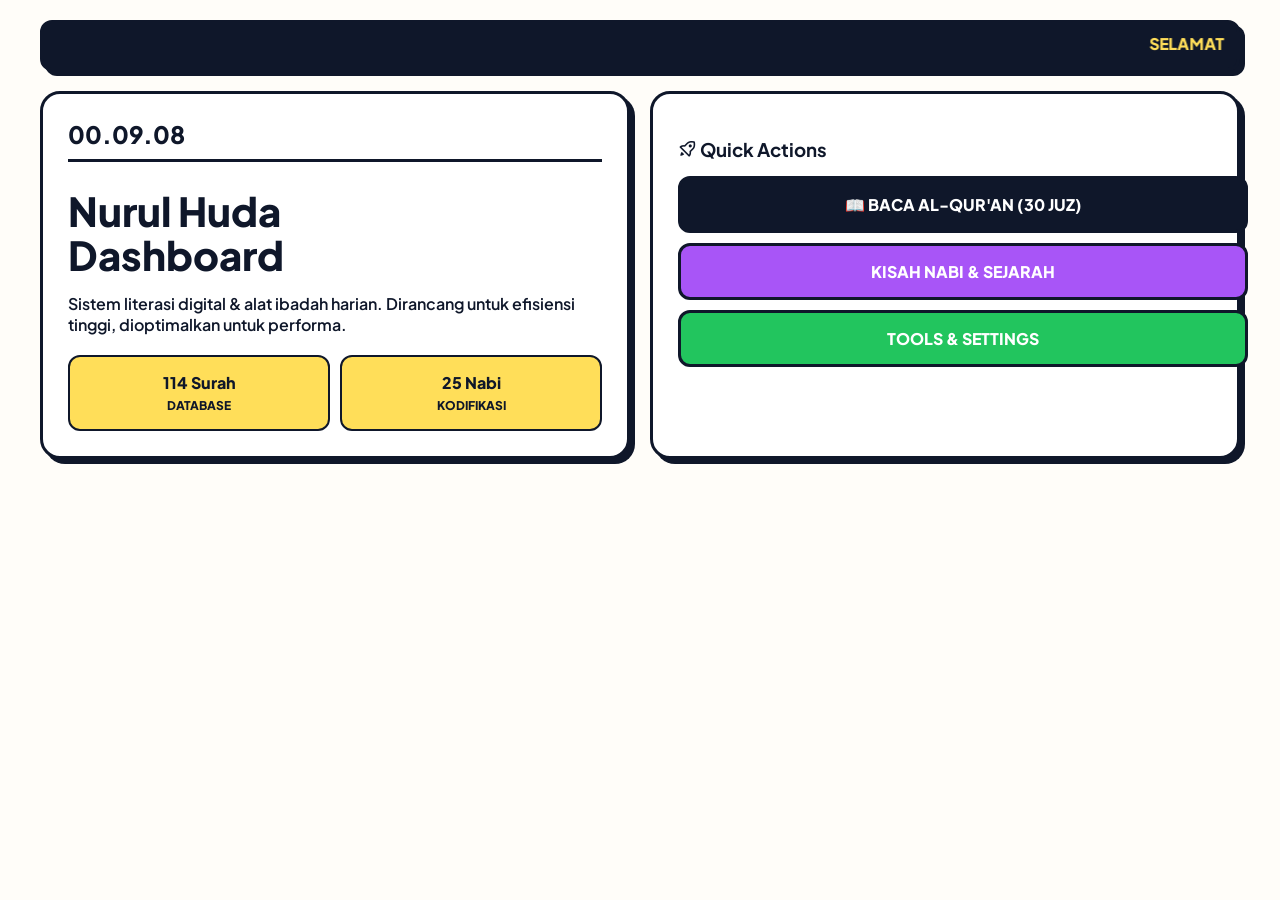
==== commit 3bc184e7: "Revise index.html for improved layout and features Updated the HTML structure and styles for the Nur" ====
--- a/index.html
+++ b/index.html
@@ -3,462 +3,111 @@
 <head>
     <meta charset="UTF-8">
     <meta name="viewport" content="width=device-width, initial-scale=1.0">
-    <title>Nurul Huda - Al-Qur'an 30 Juz & Sejarah Islam</title>
-    <!-- Boxicons untuk Ikon -->
+    <title>Portal Nurul Huda - Dashboard Utama</title>
     <link href='https://unpkg.com/boxicons@2.1.4/css/boxicons.min.css' rel='stylesheet'>
-    <!-- Google Fonts untuk kesan modern & tegas -->
-    <link href="https://fonts.googleapis.com/css2?family=Plus+Jakarta+Sans:wght@500;700;800&family=Amiri:wght@700&display=swap" rel="stylesheet">
-    
+    <link href="https://fonts.googleapis.com/css2?family=Plus+Jakarta+Sans:wght@500;700;800&display=swap" rel="stylesheet">
     <style>
         :root {
             --bg-color: #FFFDF9;
-            --main-color: #FFDE59; /* Kuning cerah ala Saweria/Neo-Brutalism */
+            --main-color: #FFDE59;
+            --dark-color: #0F172A;
             --accent-green: #22C55E;
             --accent-purple: #A855F7;
-            --dark-color: #0F172A;
+            --accent-orange: #FB923C;
             --border-color: #0F172A;
-            --shadow-neo: 4px 4px 0px #0F172A;
-            --shadow-neo-lg: 6px 6px 0px #0F172A;
+            --shadow-neo: 5px 5px 0px #0F172A;
         }
 
-        * {
-            box-sizing: border-box;
-            margin: 0;
-            padding: 0;
-            font-family: 'Plus Jakarta Sans', sans-serif;
+        body { background-color: var(--bg-color); color: var(--dark-color); font-family: 'Plus Jakarta Sans', sans-serif; padding: 20px; max-width: 1200px; margin: 0 auto; }
+
+        /* Running Text (Biar Rame) */
+        .marquee-container {
+            background: var(--dark-color);
+            color: var(--main-color);
+            padding: 10px;
+            border: 3px solid var(--border-color);
+            border-radius: 12px;
+            margin-bottom: 20px;
+            font-weight: 800;
+            overflow: hidden;
+            box-shadow: var(--shadow-neo);
         }
 
-        body {
-            background-color: var(--bg-color);
-            color: var(--dark-color);
-            padding: 20px;
-            max-width: 1200px;
-            margin: 0 auto;
-        }
+        /* Dashboard Grid */
+        .dashboard-grid { display: grid; grid-template-columns: repeat(auto-fit, minmax(300px, 1fr)); gap: 20px; }
 
-        /* Header / Navbar */
-        header {
-            display: flex;
-            justify-content: space-between;
-            align-items: center;
-            background: #ffffff;
+        .card {
+            background: #fff;
             border: 3px solid var(--border-color);
-            padding: 16px 24px;
-            border-radius: 16px;
+            padding: 25px;
+            border-radius: 20px;
             box-shadow: var(--shadow-neo);
-            margin-bottom: 24px;
-            flex-wrap: wrap;
-            gap: 15px;
-        }
-
-        .logo {
-            font-weight: 800;
-            font-size: 20px;
-            display: flex;
-            align-items: center;
-            gap: 8px;
-            background: var(--main-color);
-            padding: 6px 12px;
-            border: 2px solid var(--border-color);
-            border-radius: 8px;
-        }
-
-        .nav-links {
-            display: flex;
-            gap: 12px;
-            align-items: center;
-        }
-
-        .nav-links a {
-            text-decoration: none;
-            color: var(--dark-color);
-            font-weight: 700;
-            padding: 8px 14px;
-            border-radius: 8px;
-            border: 2px solid transparent;
             transition: 0.2s;
         }
 
-        .nav-links a:hover, .nav-links a.active {
-            background: var(--bg-color);
-            border-color: var(--border-color);
-            box-shadow: 2px 2px 0px var(--border-color);
+        .card:hover { transform: translate(-5px, -5px); box-shadow: 10px 10px 0px var(--border-color); }
+
+        .hero-title { font-size: 40px; font-weight: 800; line-height: 1.1; margin-bottom: 15px; }
+
+        .stats-grid { display: grid; grid-template-columns: 1fr 1fr; gap: 10px; margin-top: 20px; }
+        .stat-box { background: var(--main-color); border: 2px solid var(--border-color); padding: 15px; border-radius: 12px; text-align: center; font-weight: 800; }
+
+        .btn-menu {
+            display: block;
+            width: 100%;
+            background: var(--dark-color);
+            color: white;
+            padding: 15px;
+            text-align: center;
+            border-radius: 12px;
+            font-weight: 800;
+            text-decoration: none;
+            border: 3px solid var(--border-color);
+            margin-top: 10px;
         }
 
-        .btn-quran-header {
-            background: var(--accent-green);
-            color: #fff;
-            text-decoration: none;
-            font-weight: 700;
-            padding: 10px 16px;
-            border: 3px solid var(--border-color);
-            border-radius: 10px;
-            box-shadow: var(--shadow-neo);
-            display: flex;
-            align-items: center;
-            gap: 6px;
-            transition: 0.1s;
-        }
-
-        .btn-quran-header:active {
-            transform: translate(2px, 2px);
-            box-shadow: 2px 2px 0px var(--border-color);
-        }
-
-        /* Realtime Bar */
-        .realtime-bar {
-            display: flex;
-            justify-content: space-between;
-            align-items: center;
-            background: #F1F5F9;
-            border: 3px solid var(--border-color);
-            padding: 12px 20px;
-            border-radius: 14px;
-            margin-bottom: 24px;
-            box-shadow: var(--shadow-neo);
-            font-weight: 700;
-            font-size: 14px;
-            flex-wrap: wrap;
-            gap: 10px;
-        }
-
-        .realtime-bar span {
-            background: var(--main-color);
-            padding: 2px 8px;
-            border: 2px solid var(--border-color);
-            border-radius: 6px;
-        }
-
-        /* Hero Card */
-        .hero-card {
-            background: var(--main-color);
-            border: 3px solid var(--border-color);
-            border-radius: 20px;
-            padding: 40px 30px;
-            text-align: center;
-            margin-bottom: 24px;
-            box-shadow: var(--shadow-neo-lg);
-            position: relative;
-        }
-
-        .time-status-badge {
-            display: inline-flex;
-            align-items: center;
-            gap: 8px;
-            background: #ffffff;
-            color: var(--dark-color);
-            padding: 6px 14px;
-            border-radius: 20px;
-            font-size: 13px;
-            font-weight: 800;
-            margin-bottom: 16px;
-            border: 2px solid var(--border-color);
-            box-shadow: 2px 2px 0px var(--border-color);
-        }
-
-        .hero-card h1 {
-            font-size: 32px;
-            font-weight: 800;
-            margin-bottom: 12px;
-            letter-spacing: -0.5px;
-        }
-
-        .hero-card p {
-            font-size: 15px;
-            line-height: 1.6;
-            max-width: 800px;
-            margin: 0 auto 20px auto;
-            font-weight: 500;
-        }
-
-        .arabic-quote {
-            font-size: 32px;
-            color: var(--dark-color);
-            font-family: 'Amiri', serif;
-            margin: 16px 0 6px 0;
-        }
-
-        /* Statistik Grid */
-        .stats-grid {
-            display: grid;
-            grid-template-columns: repeat(auto-fit, minmax(220px, 1fr));
-            gap: 20px;
-            margin-bottom: 24px;
-        }
-
-        .stat-card {
-            background: #ffffff;
-            border: 3px solid var(--border-color);
-            padding: 20px;
-            border-radius: 16px;
-            display: flex;
-            align-items: center;
-            gap: 15px;
-            box-shadow: var(--shadow-neo);
-            transition: 0.1s;
-        }
-
-        .stat-card:hover {
-            transform: translate(-2px, -2px);
-            box-shadow: 6px 6px 0px var(--border-color);
-        }
-
-        .stat-icon {
-            font-size: 28px;
-            background: var(--main-color);
-            border: 2px solid var(--border-color);
-            padding: 12px;
-            border-radius: 12px;
-            display: flex;
-            align-items: center;
-            justify-content: center;
-        }
-
-        .stat-info h4 {
-            font-size: 20px;
-            font-weight: 800;
-            margin-bottom: 2px;
-        }
-
-        .stat-info p {
-            font-size: 13px;
-            color: #64748B;
-            font-weight: 600;
-        }
-
-        /* Widget Renungan Harian */
-        .daily-verse {
-            background: #E0F2FE;
-            border: 3px solid var(--border-color);
-            border-radius: 18px;
-            padding: 24px;
-            margin-bottom: 24px;
-            box-shadow: var(--shadow-neo);
-        }
-
-        .daily-verse h3 {
-            font-size: 16px;
-            font-weight: 800;
-            margin-bottom: 10px;
-            display: flex;
-            align-items: center;
-            gap: 8px;
-        }
-
-        .daily-verse p {
-            font-size: 14px;
-            line-height: 1.6;
-            font-weight: 600;
-            font-style: italic;
-        }
-
-        /* Grid Menu Utama */
-        .grid-cards {
-            display: grid;
-            grid-template-columns: repeat(auto-fit, minmax(300px, 1fr));
-            gap: 20px;
-            margin-bottom: 40px;
-        }
-
-        .card-item {
-            background: #ffffff;
-            border: 3px solid var(--border-color);
-            border-radius: 18px;
-            padding: 24px;
-            box-shadow: var(--shadow-neo);
-            transition: 0.15s ease;
-            text-decoration: none;
-            color: inherit;
-            display: block;
-        }
-
-        .card-item:hover {
-            transform: translate(-3px, -3px);
-            box-shadow: 7px 7px 0px var(--border-color);
-            background: #FEFCE8;
-        }
-
-        .badge-surah {
-            display: inline-block;
-            background: var(--accent-purple);
-            color: #fff;
-            padding: 4px 10px;
-            border-radius: 8px;
-            font-size: 12px;
-            font-weight: 700;
-            margin-bottom: 12px;
-            border: 2px solid var(--border-color);
-        }
-
-        .card-item h3 {
-            font-size: 20px;
-            font-weight: 800;
-            margin-bottom: 8px;
-        }
-
-        .card-item p {
-            font-size: 14px;
-            color: #475569;
-            line-height: 1.6;
-            font-weight: 500;
-        }
-
-        /* Footer */
-        footer {
-            text-align: center;
-            background: #0F172A;
-            color: #fff;
-            padding: 20px;
-            border-radius: 16px;
-            border: 3px solid var(--border-color);
-            box-shadow: var(--shadow-neo);
-            font-weight: 700;
-            font-size: 14px;
-            margin-bottom: 20px;
-        }
-
-        footer strong {
-            color: var(--main-color);
-        }
+        .clock-box { font-size: 24px; font-weight: 800; border-bottom: 3px solid var(--border-color); padding-bottom: 10px; margin-bottom: 10px; }
     </style>
 </head>
 <body>
 
-    <header>
-        <div class="logo"><i class='bx bx-book-heart'></i> NURUL HUDA</div>
-        <nav class="nav-links">
-            <a href="index.html" class="active">Beranda</a>
-            <a href="kisah.html">Kisah & Sejarah</a>
-            <a href="tentang.html">Tentang</a>
-        </nav>
-        <a href="quran.html" class="btn-quran-header">
-            <i class='bx bx-book-open'></i> Baca Al-Qur'an (30 Juz)
-        </a>
-    </header>
+    <!-- Running Text Rame -->
+    <div class="marquee-container">
+        <marquee behavior="scroll" direction="left">
+            SELAMAT DATANG DI PORTAL NURUL HUDA v2.0 // DEPLOYED BY LIONEL ALVIO // FITUR REAL-TIME STATUS AKTIF // JELAJAHI AL-QUR'AN & KISAH NABI DENGAN INTERFACE NEO-BRUTALISM TERBARU! // SISTEM TERINTEGRASI // SYSTEM STATUS: ONLINE & STABLE //
+        </marquee>
+    </div>
 
-    <div class="container">
-        <!-- Bar Real-Time Tanggal & Jam -->
-        <div class="realtime-bar">
-            <div id="realtimeDate"><i class='bx bx-calendar'></i> Memuat tanggal...</div>
-            <div id="realtimeClock"><i class='bx bx-time-five'></i> <span>00:00:00</span></div>
-        </div>
-
-        <!-- Banner Hero Utama -->
-        <div class="hero-card" id="heroCardBanner">
-            <div class="time-status-badge" id="timeStatusBadge">
-                <i class='bx bx-sun'></i> <span id="statusText">Memuat Suasana...</span>
-            </div>
-            <h1>SELAMAT DATANG DI NURUL HUDA</h1>
-            <p>Jendela digital untuk merenungi hikmah, mempelajari lembaran sejarah peradaban Islam, menyelami kisah nyata penuh teladan, serta membaca Al-Qur'an lengkap 30 Juz dengan mudah.</p>
-            <div class="arabic-quote">
-                رَبِّ زِدْنِي عِلْمًا
-            </div>
-            <p style="font-size: 13px; font-weight: 700; margin-top: 6px;">"Ya Allah, tambahkanlah kepadaku ilmu pengetahuan." (QS. Taha: 114)</p>
-        </div>
-
-        <!-- Statistik Portal -->
-        <div class="stats-grid">
-            <div class="stat-card">
-                <div class="stat-icon"><i class='bx bx-book-bookmark'></i></div>
-                <div class="stat-info">
-                    <h4>114 Surah</h4>
-                    <p>Al-Qur'an Lengkap 30 Juz</p>
-                </div>
-            </div>
-            <div class="stat-card">
-                <div class="stat-icon"><i class='bx bx-history'></i></div>
-                <div class="stat-info">
-                    <h4>6+ Bab Utama</h4>
-                    <p>Ensiklopedi Sejarah & Kisah</p>
-                </div>
-            </div>
-            <div class="stat-card">
-                <div class="stat-icon"><i class='bx bx-shield-quarter'></i></div>
-                <div class="stat-info">
-                    <h4>Open Access</h4>
-                    <p>Gratis & Tanpa Batas</p>
-                </div>
+    <div class="dashboard-grid">
+        <!-- Main Card -->
+        <div class="card">
+            <div class="clock-box" id="realTime">00:00:00</div>
+            <h1 class="hero-title">Nurul Huda<br>Dashboard</h1>
+            <p style="font-weight: 600;">Sistem literasi digital & alat ibadah harian. Dirancang untuk efisiensi tinggi, dioptimalkan untuk performa.</p>
+            
+            <div class="stats-grid">
+                <div class="stat-box">114 Surah<br><span style="font-size:12px;">DATABASE</span></div>
+                <div class="stat-box">25 Nabi<br><span style="font-size:12px;">KODIFIKASI</span></div>
             </div>
         </div>
 
-        <!-- Widget Mutiara / Kutipan Harian -->
-        <div class="daily-verse">
-            <h3><i class='bx bx-sparkles'></i> Renungan Harian Nurul Huda</h3>
-            <p>"Barangsiapa yang menempuh suatu jalan untuk mencari ilmu, maka Allah akan memudahkan baginya jalan menuju surga." (HR. Muslim)</p>
-        </div>
-
-        <h2 style="font-size: 22px; font-weight: 800; margin-bottom: 16px; display: flex; align-items: center; gap: 8px;">
-            <i class='bx bx-compass'></i> Fitur Utama Portal
-        </h2>
-
-        <!-- Grid Menu / Fitur -->
-        <div class="grid-cards">
-            <a href="quran.html" class="card-item">
-                <div class="badge-surah">Eksklusif 30 Juz</div>
-                <h3>Baca Al-Qur'an Digital</h3>
-                <p>Akses lengkap seluruh surah Al-Qur'an dari Juz 1 sampai Juz 30 disertai terjemahan bahasa Indonesia yang jelas.</p>
-            </a>
-            
-            <a href="kisah.html" class="card-item">
-                <div class="badge-surah" style="background: var(--main-color); color: var(--dark-color);">Al-Qashash</div>
-                <h3>Kisah Nyata Pilihan</h3>
-                <p>Mengkaji kisah agung para Nabi dan umat terdahulu yang sarat akan petunjuk dan pelajaran moral kehidupan.</p>
-            </a>
-
-            <a href="tentang.html" class="card-item">
-                <div class="badge-surah" style="background: var(--accent-green); color: #fff;">Peradaban</div>
-                <h3>Jejak Dakwah & Kejayaan</h3>
-                <p>Menelusuri lembaran emas perjalanan risalah Islam dari masa kenabian hingga era keemasan sains dan ilmu pengetahuan.</p>
-            </a>
+        <!-- Navigation Menu -->
+        <div class="card">
+            <h3 style="margin-bottom: 15px;"><i class='bx bx-rocket'></i> Quick Actions</h3>
+            <a href="quran.html" class="btn-menu">📖 BACA AL-QUR'AN (30 JUZ)</a>
+            <a href="kisah.html" class="btn-menu" style="background: var(--accent-purple);">KISAH NABI & SEJARAH</a>
+            <a href="tentang.html" class="btn-menu" style="background: var(--accent-green);">TOOLS & SETTINGS</a>
         </div>
     </div>
 
-    <footer>
-        WEBSITE CREATED BY <strong>LIONEL ALVIO KENZIE IBRAHIM</strong> &copy; 2026
-    </footer>
-
-    <!-- Script Jam, Tanggal & Dinamis Status Waktu -->
     <script>
-        function updateRealtimeSystem() {
+        // Jam Real-time
+        function updateClock() {
             const now = new Date();
-            const hours = now.getHours();
-            
-            // Format Tanggal & Jam
-            const options = { weekday: 'long', year: 'numeric', month: 'long', day: 'numeric' };
-            document.getElementById('realtimeDate').innerHTML = `<i class='bx bx-calendar'></i> ${now.toLocaleDateString('id-ID', options)}`;
-            
-            const h = String(hours).padStart(2, '0');
-            const m = String(now.getMinutes()).padStart(2, '0');
-            const s = String(now.getSeconds()).padStart(2, '0');
-            document.getElementById('realtimeClock').innerHTML = `<i class='bx bx-time-five'></i> <span>${h}:${m}:${s} WIB</span>`;
-
-            // Logika Status Badge Berdasarkan Jam
-            const statusText = document.getElementById('statusText');
-            const badgeIcon = document.querySelector('#timeStatusBadge i');
-
-            let statusString = "";
-            let iconClass = "";
-
-            if (hours >= 4 && hours < 11) {
-                statusString = "Selamat Pagi — Waktu yang Tenang untuk Memulai Hari";
-                iconClass = "bx bx-sun";
-            } else if (hours >= 11 && hours < 15) {
-                statusString = "Selamat Siang — Semangat Beraktivitas & Mencari Ilmu";
-                iconClass = "bx bx-brightness";
-            } else if (hours >= 15 && hours < 18) {
-                statusString = "Selamat Sore — Menjelang Malam Penuh Berkah";
-                iconClass = "bx bx-cloud";
-            } else {
-                statusString = "Selamat Malam — Waktu Istirahat & Merenung";
-                iconClass = "bx bx-moon";
-            }
-
-            statusText.innerText = statusString;
-            badgeIcon.className = iconClass;
+            document.getElementById('realTime').innerText = now.toLocaleTimeString('id-ID');
         }
-
-        updateRealtimeSystem();
-        setInterval(updateRealtimeSystem, 1000);
+        setInterval(updateClock, 1000);
+        updateClock();
     </script>
 </body>
 </html>
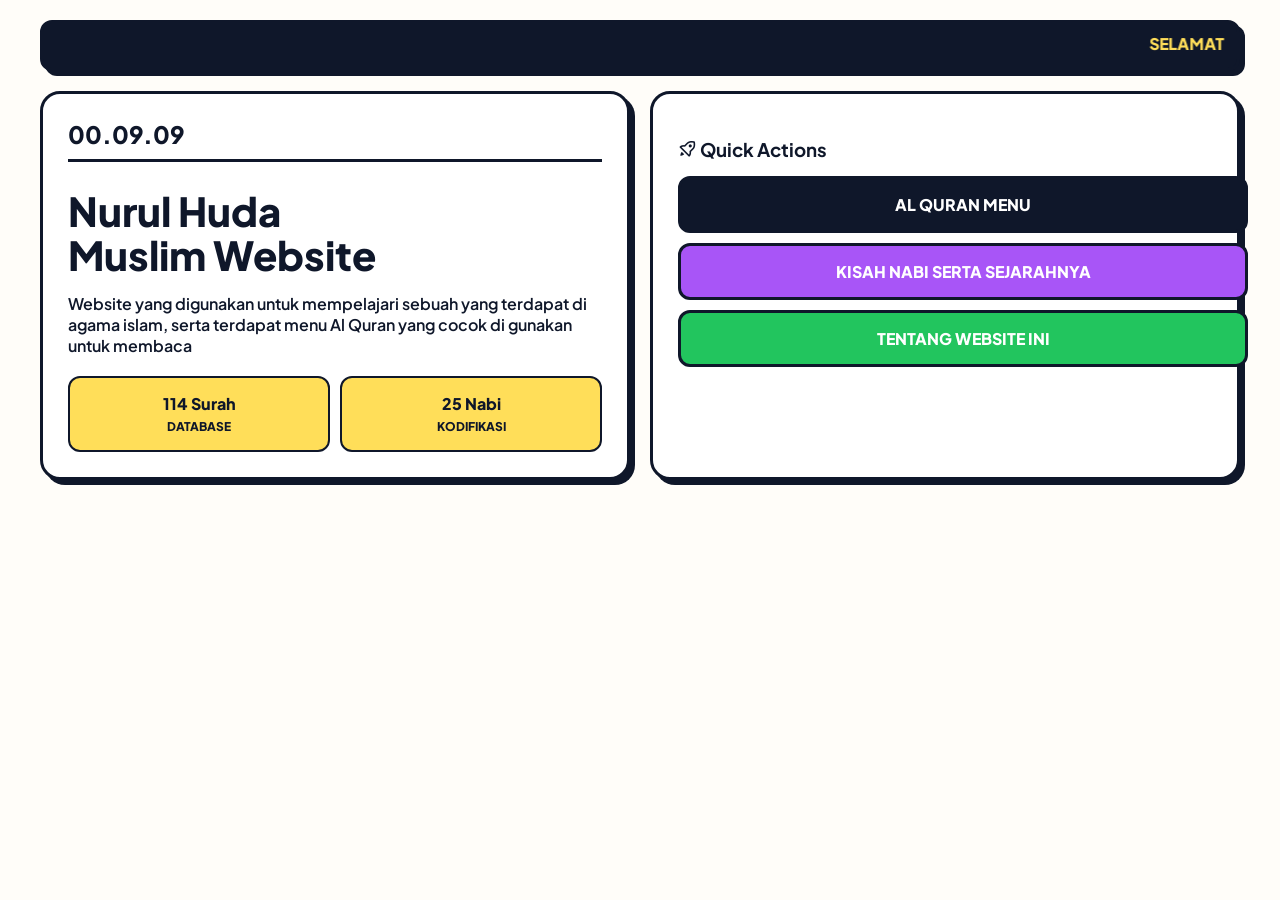
==== commit a31806fd: "Revise content and styling for Islamic website Updated the content and title of the Islamic website," ====
--- a/index.html
+++ b/index.html
@@ -3,7 +3,7 @@
 <head>
     <meta charset="UTF-8">
     <meta name="viewport" content="width=device-width, initial-scale=1.0">
-    <title>Portal Nurul Huda - Dashboard Utama</title>
+    <title>Islamic Website</title>
     <link href='https://unpkg.com/boxicons@2.1.4/css/boxicons.min.css' rel='stylesheet'>
     <link href="https://fonts.googleapis.com/css2?family=Plus+Jakarta+Sans:wght@500;700;800&display=swap" rel="stylesheet">
     <style>
@@ -20,7 +20,6 @@
 
         body { background-color: var(--bg-color); color: var(--dark-color); font-family: 'Plus Jakarta Sans', sans-serif; padding: 20px; max-width: 1200px; margin: 0 auto; }
 
-        /* Running Text (Biar Rame) */
         .marquee-container {
             background: var(--dark-color);
             color: var(--main-color);
@@ -33,7 +32,6 @@
             box-shadow: var(--shadow-neo);
         }
 
-        /* Dashboard Grid */
         .dashboard-grid { display: grid; grid-template-columns: repeat(auto-fit, minmax(300px, 1fr)); gap: 20px; }
 
         .card {
@@ -71,19 +69,17 @@
 </head>
 <body>
 
-    <!-- Running Text Rame -->
     <div class="marquee-container">
         <marquee behavior="scroll" direction="left">
-            SELAMAT DATANG DI PORTAL NURUL HUDA v2.0 // DEPLOYED BY LIONEL ALVIO // FITUR REAL-TIME STATUS AKTIF // JELAJAHI AL-QUR'AN & KISAH NABI DENGAN INTERFACE NEO-BRUTALISM TERBARU! // SISTEM TERINTEGRASI // SYSTEM STATUS: ONLINE & STABLE //
+            SELAMAT DATANG USER SEMOGA BETAH YA , NIKMATI SEMUA FITUR YANG TERDAPAT DI WEBSITE INI
         </marquee>
     </div>
 
     <div class="dashboard-grid">
-        <!-- Main Card -->
         <div class="card">
             <div class="clock-box" id="realTime">00:00:00</div>
-            <h1 class="hero-title">Nurul Huda<br>Dashboard</h1>
-            <p style="font-weight: 600;">Sistem literasi digital & alat ibadah harian. Dirancang untuk efisiensi tinggi, dioptimalkan untuk performa.</p>
+            <h1 class="hero-title">Nurul Huda<br>Muslim Website</h1>
+            <p style="font-weight: 600;">Website yang digunakan untuk mempelajari sebuah yang terdapat di agama islam, serta terdapat menu Al Quran yang cocok di gunakan untuk membaca</p>
             
             <div class="stats-grid">
                 <div class="stat-box">114 Surah<br><span style="font-size:12px;">DATABASE</span></div>
@@ -91,17 +87,15 @@
             </div>
         </div>
 
-        <!-- Navigation Menu -->
         <div class="card">
             <h3 style="margin-bottom: 15px;"><i class='bx bx-rocket'></i> Quick Actions</h3>
-            <a href="quran.html" class="btn-menu">📖 BACA AL-QUR'AN (30 JUZ)</a>
-            <a href="kisah.html" class="btn-menu" style="background: var(--accent-purple);">KISAH NABI & SEJARAH</a>
-            <a href="tentang.html" class="btn-menu" style="background: var(--accent-green);">TOOLS & SETTINGS</a>
+            <a href="quran.html" class="btn-menu">AL QURAN MENU</a>
+            <a href="kisah.html" class="btn-menu" style="background: var(--accent-purple);">KISAH NABI SERTA SEJARAHNYA</a>
+            <a href="tentang.html" class="btn-menu" style="background: var(--accent-green);">TENTANG WEBSITE INI</a>
         </div>
     </div>
 
     <script>
-        // Jam Real-time
         function updateClock() {
             const now = new Date();
             document.getElementById('realTime').innerText = now.toLocaleTimeString('id-ID');
